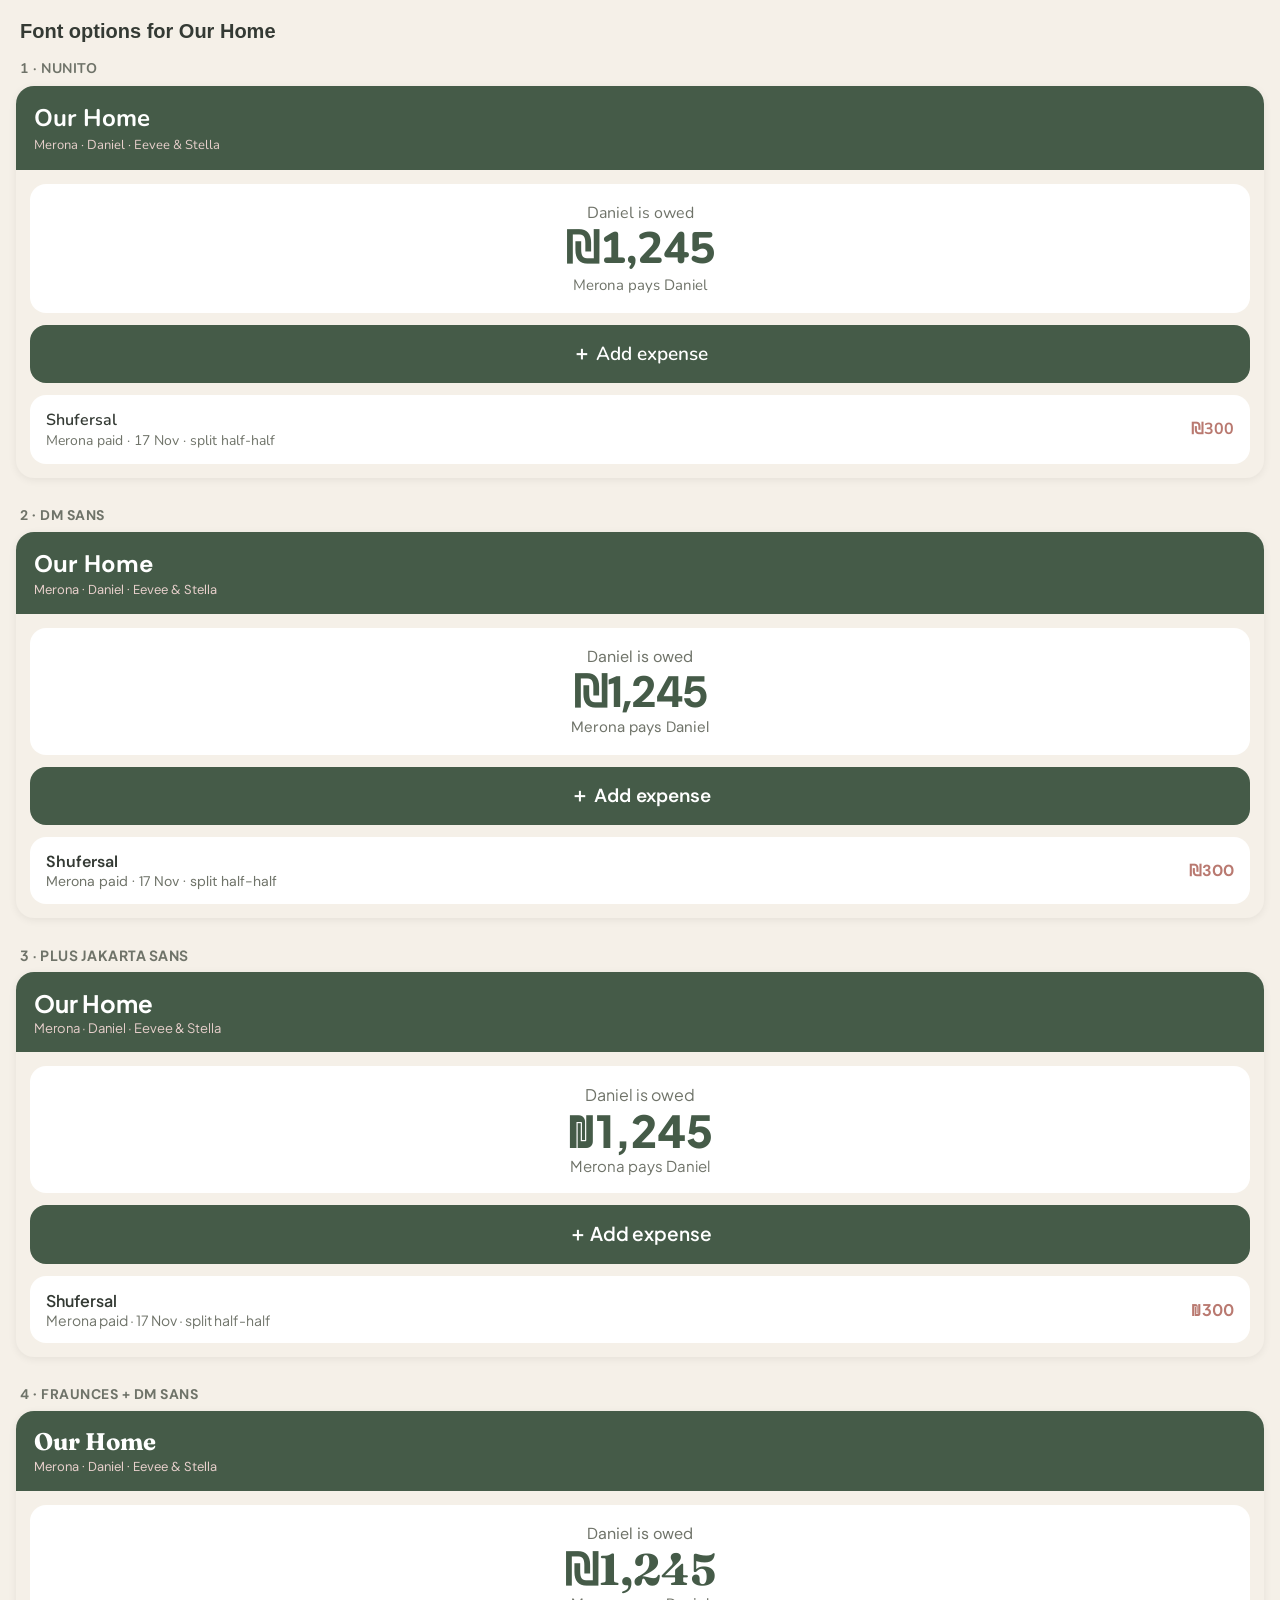
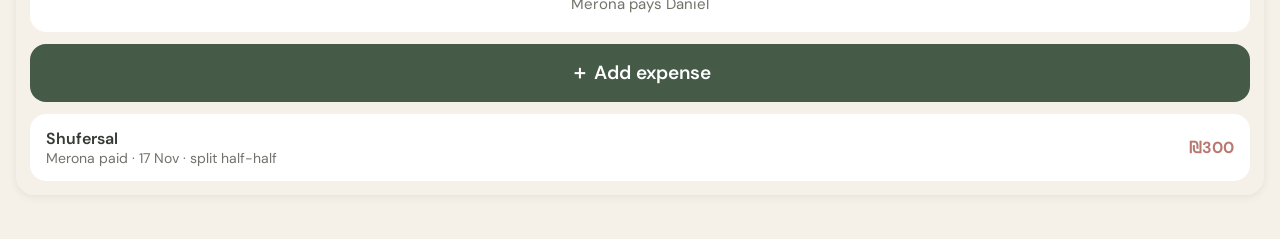
==== fonts.html @ 34b65309 "Add a font preview page Co-Authored-By: Claude Opus 5.5 <noreply@anthropic.com> Claude-Session: http" ====
<!DOCTYPE html>
<html lang="en">
<head>
<meta charset="utf-8">
<meta name="viewport" content="width=device-width, initial-scale=1">
<title>Font options</title>
<link rel="preconnect" href="https://fonts.googleapis.com">
<link rel="preconnect" href="https://fonts.gstatic.com" crossorigin>
<link href="https://fonts.googleapis.com/css2?family=Nunito:wght@400;600;800&family=DM+Sans:opsz,wght@9..40,400;9..40,600;9..40,800&family=Plus+Jakarta+Sans:wght@400;600;800&family=Fraunces:opsz,wght@9..144,600;9..144,700&display=swap" rel="stylesheet">
<style>
  body { margin: 0; background: #F5F0E8; color: #343A34; font-family: -apple-system, sans-serif; padding: 16px; }
  h1 { font-size: 20px; margin: 4px 4px 16px; }
  .opt { margin-bottom: 28px; }
  .tag { font-size: 14px; font-weight: 700; color: #6F7369; margin: 0 4px 8px; text-transform: uppercase; letter-spacing: .5px; }
  .phone { border-radius: 18px; overflow: hidden; background: #F5F0E8; box-shadow: 0 2px 8px #0001; }
  .hdr { background: #455B48; color: #fff; padding: 16px 18px; }
  .hdr .t { font-size: 24px; font-weight: 700; }
  .hdr .w { font-size: 13px; color: #E8D0CC; margin-top: 2px; }
  .body { padding: 14px; }
  .card { background: #fff; border-radius: 16px; padding: 18px; text-align: center; margin-bottom: 12px; }
  .lbl { color: #6F7369; font-size: 16px; }
  .big { font-size: 44px; font-weight: 800; color: #455B48; line-height: 1.15; }
  .sub { color: #6F7369; font-size: 15px; }
  .btn { background: #455B48; color: #fff; border-radius: 16px; padding: 16px; text-align: center; font-size: 19px; font-weight: 600; margin-bottom: 12px; }
  .row { background: #fff; border-radius: 16px; padding: 14px 16px; display: flex; justify-content: space-between; align-items: center; }
  .row b { font-weight: 600; } .row small { display: block; color: #6F7369; font-size: 14px; }
  .row .a { color: #B97970; font-weight: 700; }
  .nunito * { font-family: 'Nunito', sans-serif; }
  .dm * { font-family: 'DM Sans', sans-serif; }
  .jakarta * { font-family: 'Plus Jakarta Sans', sans-serif; }
  .fraunces * { font-family: 'DM Sans', sans-serif; }
  .fraunces .t, .fraunces .big { font-family: 'Fraunces', serif; font-weight: 700; }
</style>
</head>
<body>
<h1>Font options for Our Home</h1>
<div id="opts"></div>
<script>
  const opts = [['nunito', '1 · Nunito'], ['dm', '2 · DM Sans'], ['jakarta', '3 · Plus Jakarta Sans'], ['fraunces', '4 · Fraunces + DM Sans']];
  document.getElementById('opts').innerHTML = opts.map(([c, n]) => `
    <div class="opt ${c}">
      <div class="tag">${n}</div>
      <div class="phone">
        <div class="hdr"><div class="t">Our Home</div><div class="w">Merona · Daniel · Eevee & Stella</div></div>
        <div class="body">
          <div class="card"><div class="lbl">Daniel is owed</div><div class="big">₪1,245</div><div class="sub">Merona pays Daniel</div></div>
          <div class="btn">＋ Add expense</div>
          <div class="row"><span><b>Shufersal</b><small>Merona paid · 17 Nov · split half-half</small></span><span class="a">₪300</span></div>
        </div>
      </div>
    </div>`).join('');
</script>
</body>
</html>
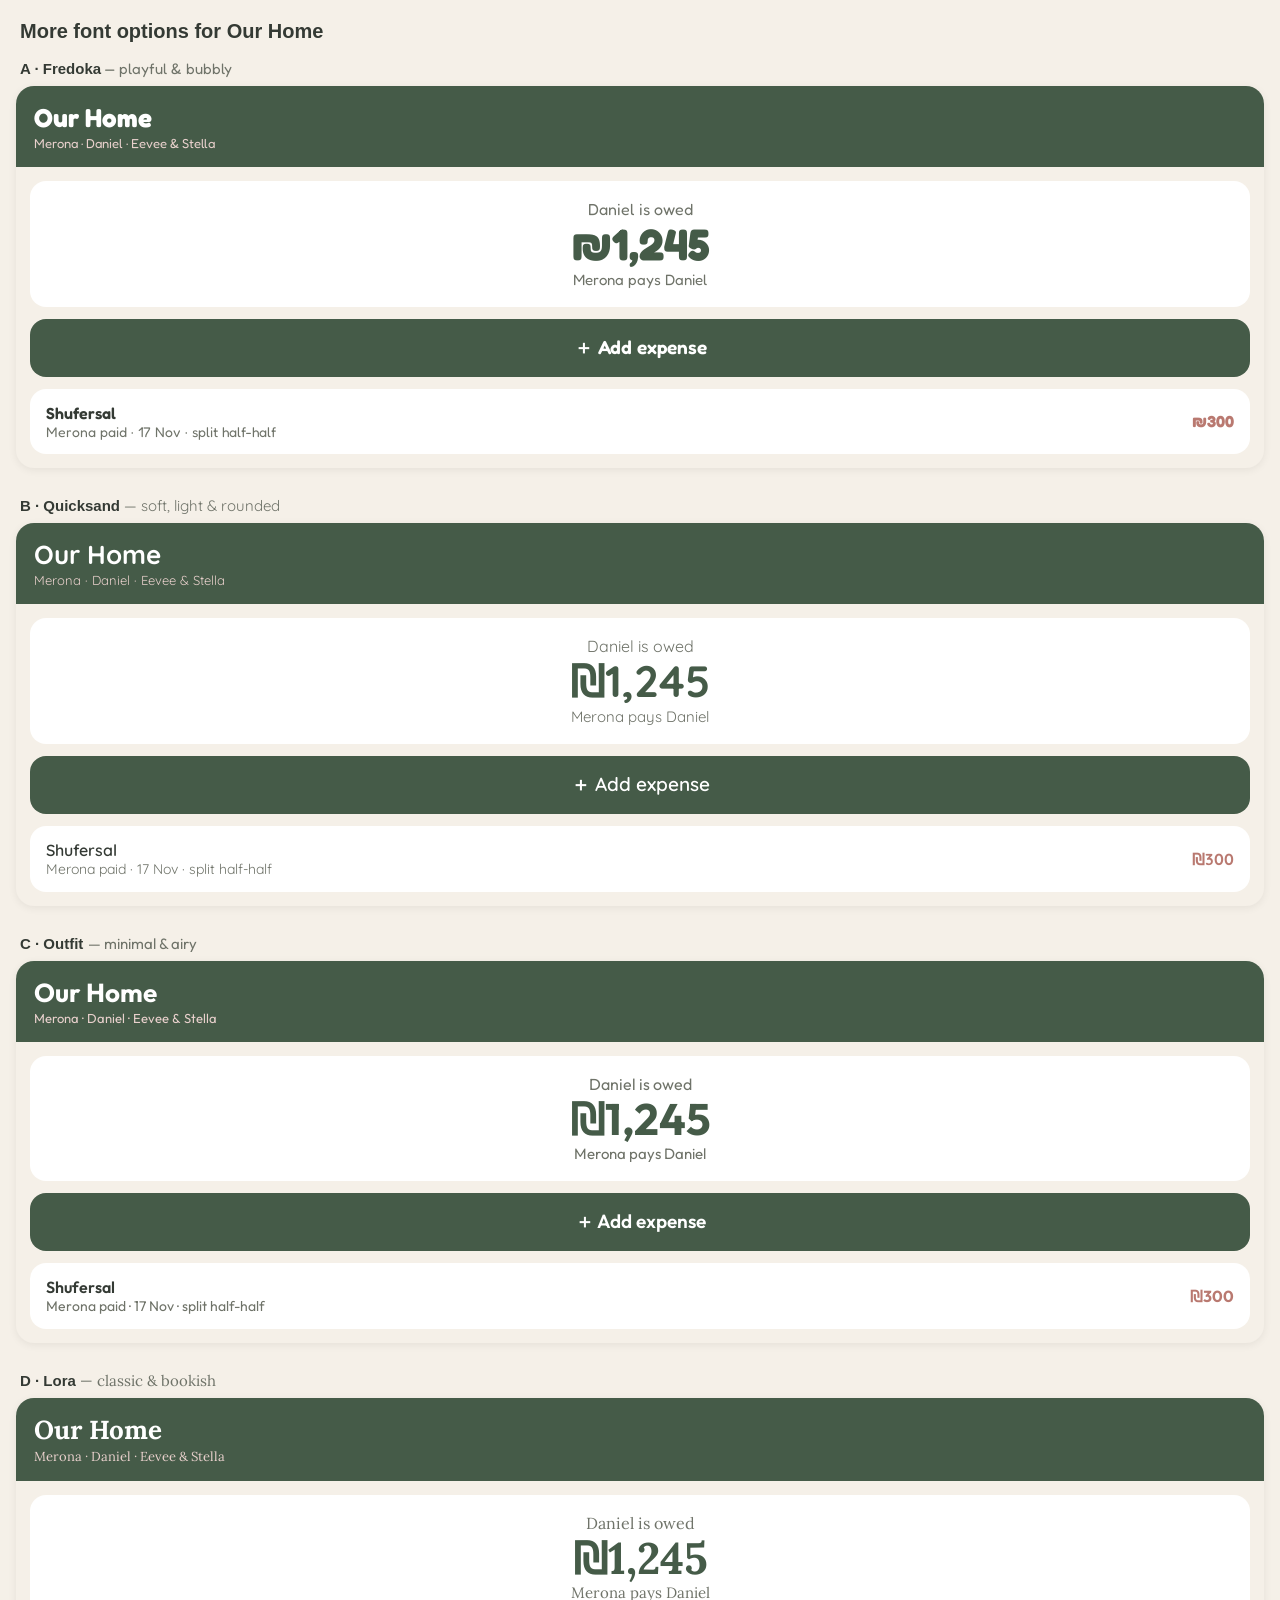
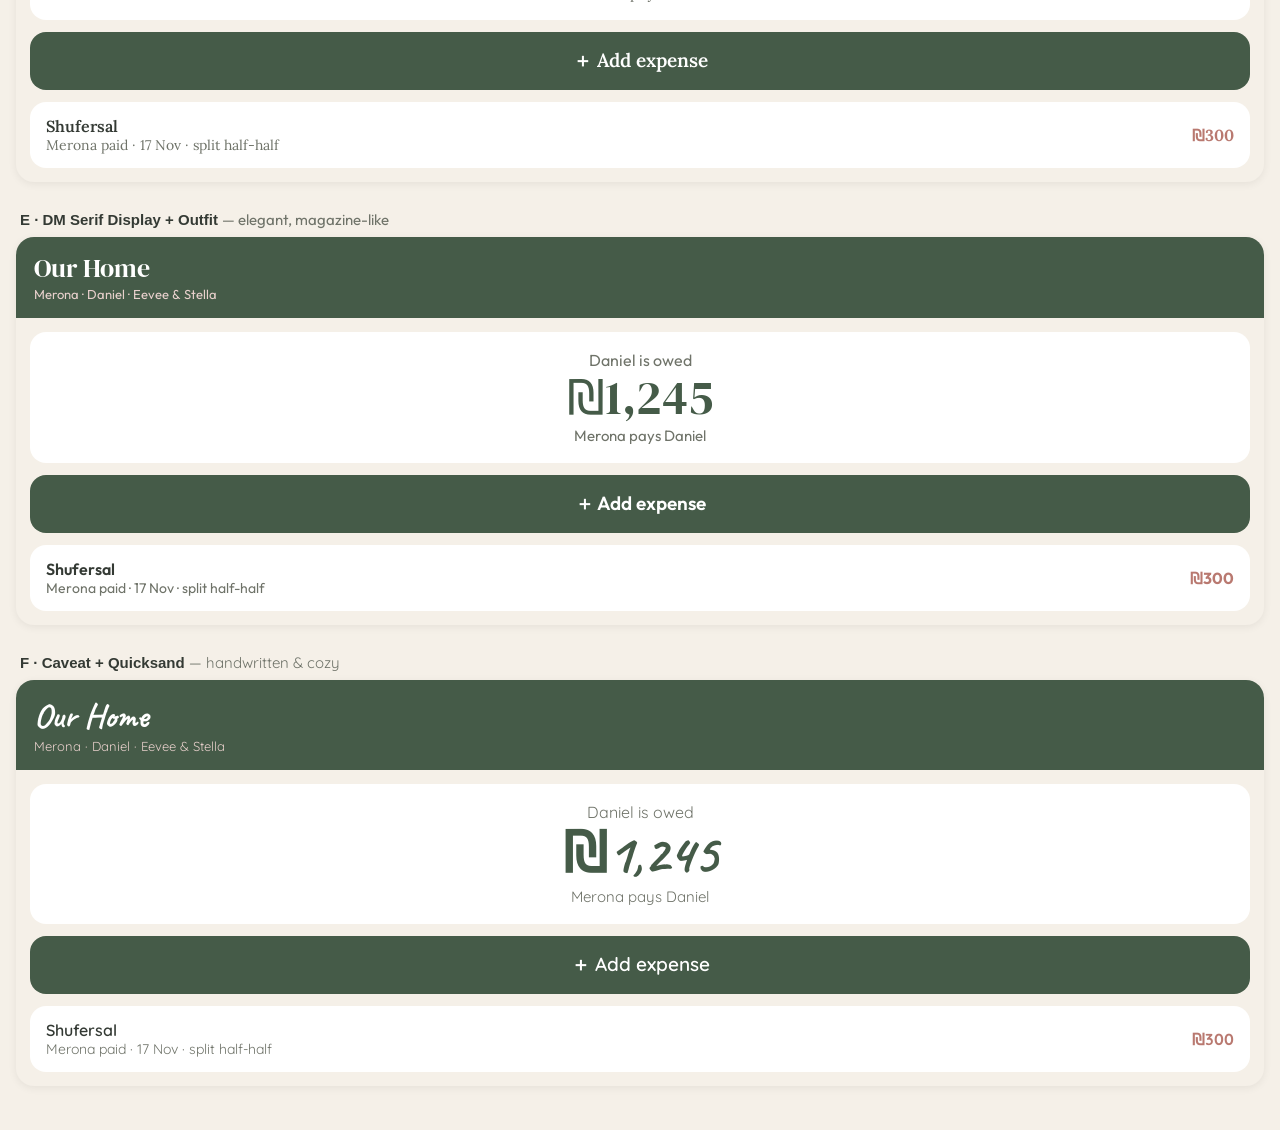
==== commit 63c5d294: "Font preview: six new options Co-Authored-By: Claude Opus 5.5 <noreply@anthropic.com> Claude-Session" ====
--- a/fonts.html
+++ b/fonts.html
@@ -1,54 +1,44 @@
-<!DOCTYPE html>
-<html lang="en">
-<head>
-<meta charset="utf-8">
-<meta name="viewport" content="width=device-width, initial-scale=1">
-<title>Font options</title>
-<link rel="preconnect" href="https://fonts.googleapis.com">
-<link rel="preconnect" href="https://fonts.gstatic.com" crossorigin>
-<link href="https://fonts.googleapis.com/css2?family=Nunito:wght@400;600;800&family=DM+Sans:opsz,wght@9..40,400;9..40,600;9..40,800&family=Plus+Jakarta+Sans:wght@400;600;800&family=Fraunces:opsz,wght@9..144,600;9..144,700&display=swap" rel="stylesheet">
+<!DOCTYPE html><html lang="en"><head><meta charset="utf-8"><meta name="viewport" content="width=device-width, initial-scale=1"><title>Font options</title><link href="https://fonts.googleapis.com/css2?family=Fredoka:wght@400;500;600;700&family=Quicksand:wght@500;600;700&family=Outfit:wght@400;500;600;700&family=Lora:wght@400;600;700&family=DM+Serif+Display&family=Caveat:wght@600;700&display=swap" rel="stylesheet">
 <style>
-  body { margin: 0; background: #F5F0E8; color: #343A34; font-family: -apple-system, sans-serif; padding: 16px; }
-  h1 { font-size: 20px; margin: 4px 4px 16px; }
-  .opt { margin-bottom: 28px; }
-  .tag { font-size: 14px; font-weight: 700; color: #6F7369; margin: 0 4px 8px; text-transform: uppercase; letter-spacing: .5px; }
-  .phone { border-radius: 18px; overflow: hidden; background: #F5F0E8; box-shadow: 0 2px 8px #0001; }
-  .hdr { background: #455B48; color: #fff; padding: 16px 18px; }
-  .hdr .t { font-size: 24px; font-weight: 700; }
-  .hdr .w { font-size: 13px; color: #E8D0CC; margin-top: 2px; }
-  .body { padding: 14px; }
-  .card { background: #fff; border-radius: 16px; padding: 18px; text-align: center; margin-bottom: 12px; }
-  .lbl { color: #6F7369; font-size: 16px; }
-  .big { font-size: 44px; font-weight: 800; color: #455B48; line-height: 1.15; }
-  .sub { color: #6F7369; font-size: 15px; }
-  .btn { background: #455B48; color: #fff; border-radius: 16px; padding: 16px; text-align: center; font-size: 19px; font-weight: 600; margin-bottom: 12px; }
-  .row { background: #fff; border-radius: 16px; padding: 14px 16px; display: flex; justify-content: space-between; align-items: center; }
-  .row b { font-weight: 600; } .row small { display: block; color: #6F7369; font-size: 14px; }
-  .row .a { color: #B97970; font-weight: 700; }
-  .nunito * { font-family: 'Nunito', sans-serif; }
-  .dm * { font-family: 'DM Sans', sans-serif; }
-  .jakarta * { font-family: 'Plus Jakarta Sans', sans-serif; }
-  .fraunces * { font-family: 'DM Sans', sans-serif; }
-  .fraunces .t, .fraunces .big { font-family: 'Fraunces', serif; font-weight: 700; }
-</style>
-</head>
-<body>
-<h1>Font options for Our Home</h1>
-<div id="opts"></div>
-<script>
-  const opts = [['nunito', '1 · Nunito'], ['dm', '2 · DM Sans'], ['jakarta', '3 · Plus Jakarta Sans'], ['fraunces', '4 · Fraunces + DM Sans']];
-  document.getElementById('opts').innerHTML = opts.map(([c, n]) => `
-    <div class="opt ${c}">
-      <div class="tag">${n}</div>
-      <div class="phone">
-        <div class="hdr"><div class="t">Our Home</div><div class="w">Merona · Daniel · Eevee & Stella</div></div>
-        <div class="body">
-          <div class="card"><div class="lbl">Daniel is owed</div><div class="big">₪1,245</div><div class="sub">Merona pays Daniel</div></div>
-          <div class="btn">＋ Add expense</div>
-          <div class="row"><span><b>Shufersal</b><small>Merona paid · 17 Nov · split half-half</small></span><span class="a">₪300</span></div>
-        </div>
-      </div>
-    </div>`).join('');
-</script>
-</body>
-</html>
+body{margin:0;background:#F5F0E8;color:#343A34;font-family:-apple-system,sans-serif;padding:16px} h1{font-size:20px;margin:4px 4px 16px}
+.opt{margin-bottom:28px} .tag{font-family:-apple-system,sans-serif!important;font-size:15px;font-weight:700;color:#343A34;margin:0 4px 8px} .tag span{font-weight:400;color:#6F7369}
+.phone{border-radius:18px;overflow:hidden;background:#F5F0E8;box-shadow:0 2px 8px #0001}
+.hdr{background:#455B48;color:#fff;padding:16px 18px} .hdr .t{font-size:26px;line-height:1.2} .hdr .w{font-size:13px;color:#E8D0CC;margin-top:2px}
+.body{padding:14px} .card{background:#fff;border-radius:16px;padding:18px;text-align:center;margin-bottom:12px}
+.lbl{color:#6F7369;font-size:16px} .big{font-size:44px;color:#455B48;line-height:1.15} .sub{color:#6F7369;font-size:15px}
+.btn{background:#455B48;color:#fff;border-radius:16px;padding:16px;text-align:center;font-size:19px;font-weight:600;margin-bottom:12px}
+.row{background:#fff;border-radius:16px;padding:14px 16px;display:flex;justify-content:space-between;align-items:center}
+.row b{font-weight:600} .row small{display:block;color:#6F7369;font-size:14px} .row .a{color:#B97970;font-weight:700}
+.a *{font-family:'Fredoka',sans-serif} .a .t,.a .big{font-family:'Fredoka',serif;font-weight:700}
+.b *{font-family:'Quicksand',sans-serif} .b .t,.b .big{font-family:'Quicksand',serif;font-weight:700}
+.c *{font-family:'Outfit',sans-serif} .c .t,.c .big{font-family:'Outfit',serif;font-weight:700}
+.d *{font-family:'Lora',sans-serif} .d .t,.d .big{font-family:'Lora',serif;font-weight:700}
+.e *{font-family:'Outfit',sans-serif} .e .t,.e .big{font-family:'DM Serif Display',serif;font-weight:400}
+.f *{font-family:'Quicksand',sans-serif} .f .t,.f .big{font-family:'Caveat',serif;font-weight:700}
+.f .t{font-size:34px} .f .big{font-size:56px} .e .big{font-size:48px}
+
+</style></head><body><h1>More font options for Our Home</h1><div id="opts"><div class="opt a"><div class="tag">A · Fredoka <span>— playful & bubbly</span></div><div class="phone">
+<div class="hdr"><div class="t">Our Home</div><div class="w">Merona · Daniel · Eevee &amp; Stella</div></div>
+<div class="body"><div class="card"><div class="lbl">Daniel is owed</div><div class="big">₪1,245</div><div class="sub">Merona pays Daniel</div></div>
+<div class="btn">＋ Add expense</div>
+<div class="row"><span><b>Shufersal</b><small>Merona paid · 17 Nov · split half-half</small></span><span class="a">₪300</span></div></div></div></div><div class="opt b"><div class="tag">B · Quicksand <span>— soft, light & rounded</span></div><div class="phone">
+<div class="hdr"><div class="t">Our Home</div><div class="w">Merona · Daniel · Eevee &amp; Stella</div></div>
+<div class="body"><div class="card"><div class="lbl">Daniel is owed</div><div class="big">₪1,245</div><div class="sub">Merona pays Daniel</div></div>
+<div class="btn">＋ Add expense</div>
+<div class="row"><span><b>Shufersal</b><small>Merona paid · 17 Nov · split half-half</small></span><span class="a">₪300</span></div></div></div></div><div class="opt c"><div class="tag">C · Outfit <span>— minimal & airy</span></div><div class="phone">
+<div class="hdr"><div class="t">Our Home</div><div class="w">Merona · Daniel · Eevee &amp; Stella</div></div>
+<div class="body"><div class="card"><div class="lbl">Daniel is owed</div><div class="big">₪1,245</div><div class="sub">Merona pays Daniel</div></div>
+<div class="btn">＋ Add expense</div>
+<div class="row"><span><b>Shufersal</b><small>Merona paid · 17 Nov · split half-half</small></span><span class="a">₪300</span></div></div></div></div><div class="opt d"><div class="tag">D · Lora <span>— classic & bookish</span></div><div class="phone">
+<div class="hdr"><div class="t">Our Home</div><div class="w">Merona · Daniel · Eevee &amp; Stella</div></div>
+<div class="body"><div class="card"><div class="lbl">Daniel is owed</div><div class="big">₪1,245</div><div class="sub">Merona pays Daniel</div></div>
+<div class="btn">＋ Add expense</div>
+<div class="row"><span><b>Shufersal</b><small>Merona paid · 17 Nov · split half-half</small></span><span class="a">₪300</span></div></div></div></div><div class="opt e"><div class="tag">E · DM Serif Display + Outfit <span>— elegant, magazine-like</span></div><div class="phone">
+<div class="hdr"><div class="t">Our Home</div><div class="w">Merona · Daniel · Eevee &amp; Stella</div></div>
+<div class="body"><div class="card"><div class="lbl">Daniel is owed</div><div class="big">₪1,245</div><div class="sub">Merona pays Daniel</div></div>
+<div class="btn">＋ Add expense</div>
+<div class="row"><span><b>Shufersal</b><small>Merona paid · 17 Nov · split half-half</small></span><span class="a">₪300</span></div></div></div></div><div class="opt f"><div class="tag">F · Caveat + Quicksand <span>— handwritten & cozy</span></div><div class="phone">
+<div class="hdr"><div class="t">Our Home</div><div class="w">Merona · Daniel · Eevee &amp; Stella</div></div>
+<div class="body"><div class="card"><div class="lbl">Daniel is owed</div><div class="big">₪1,245</div><div class="sub">Merona pays Daniel</div></div>
+<div class="btn">＋ Add expense</div>
+<div class="row"><span><b>Shufersal</b><small>Merona paid · 17 Nov · split half-half</small></span><span class="a">₪300</span></div></div></div></div></div></body></html>
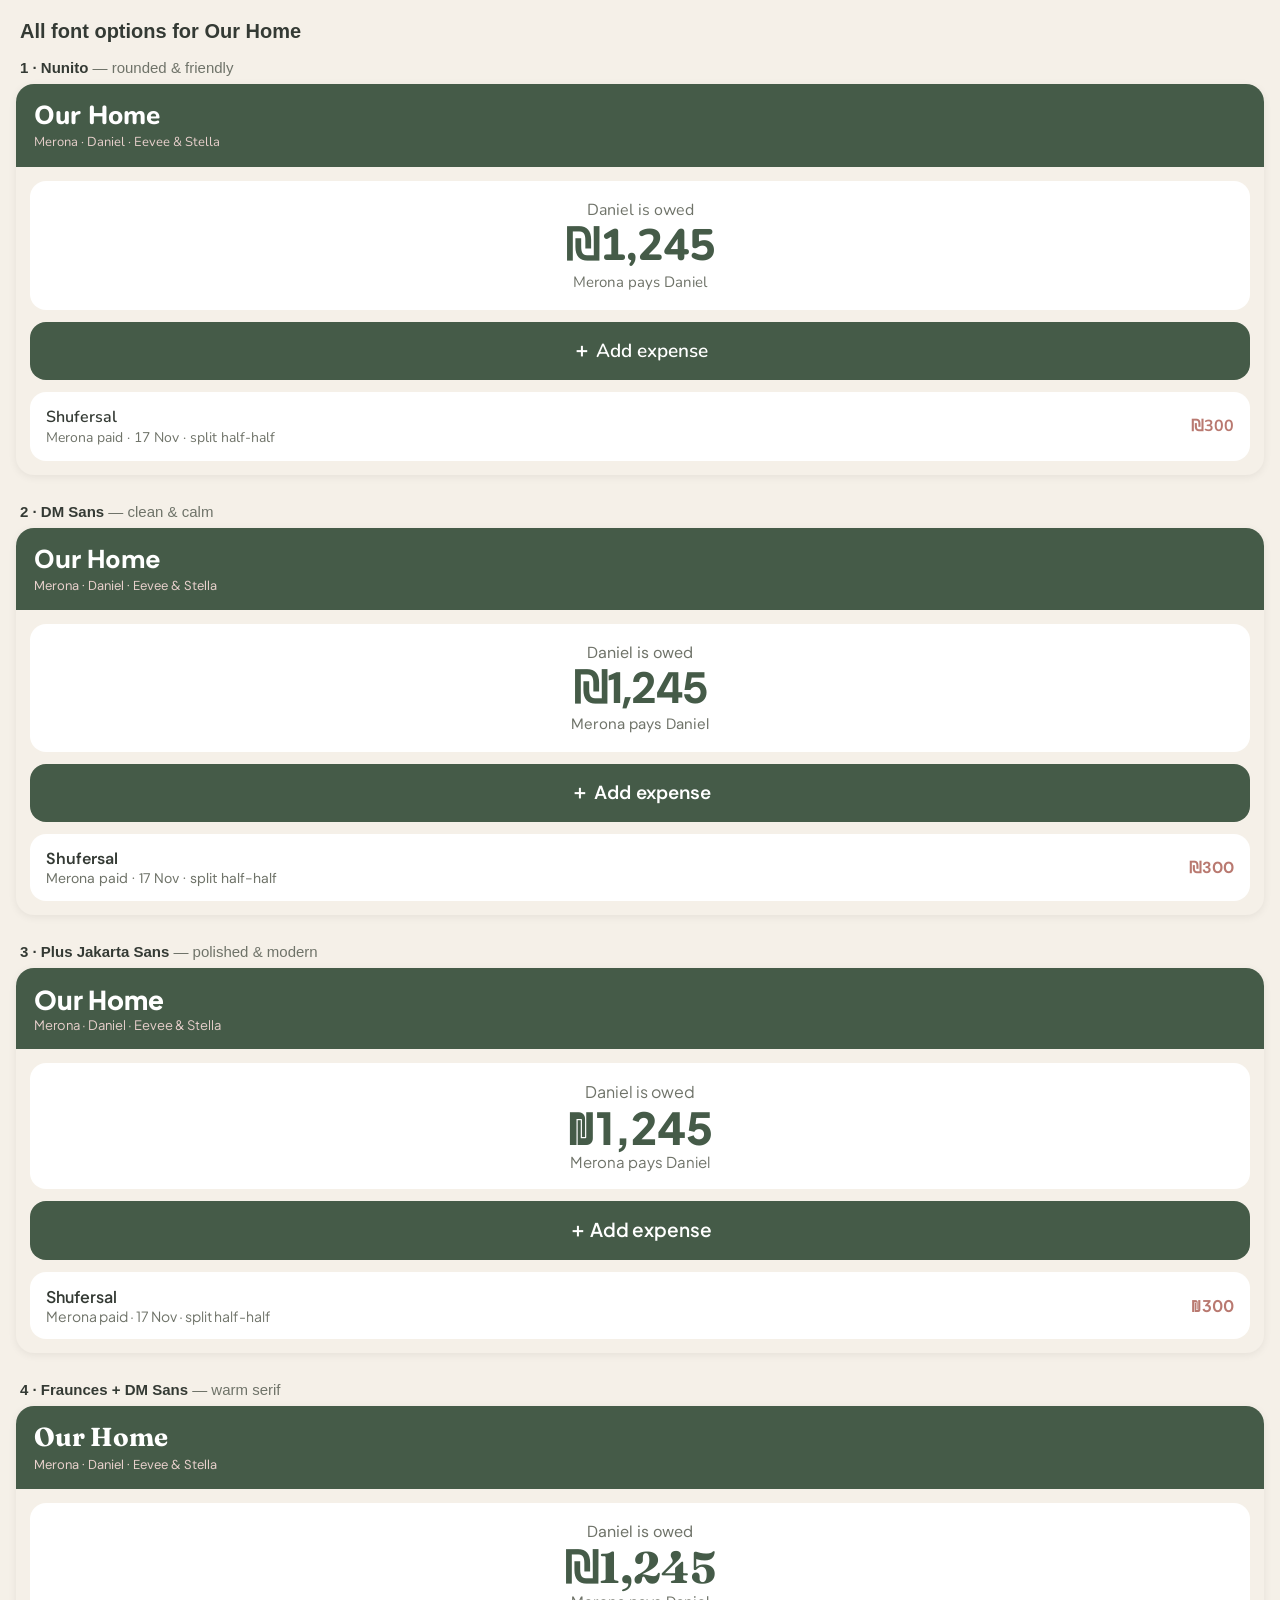
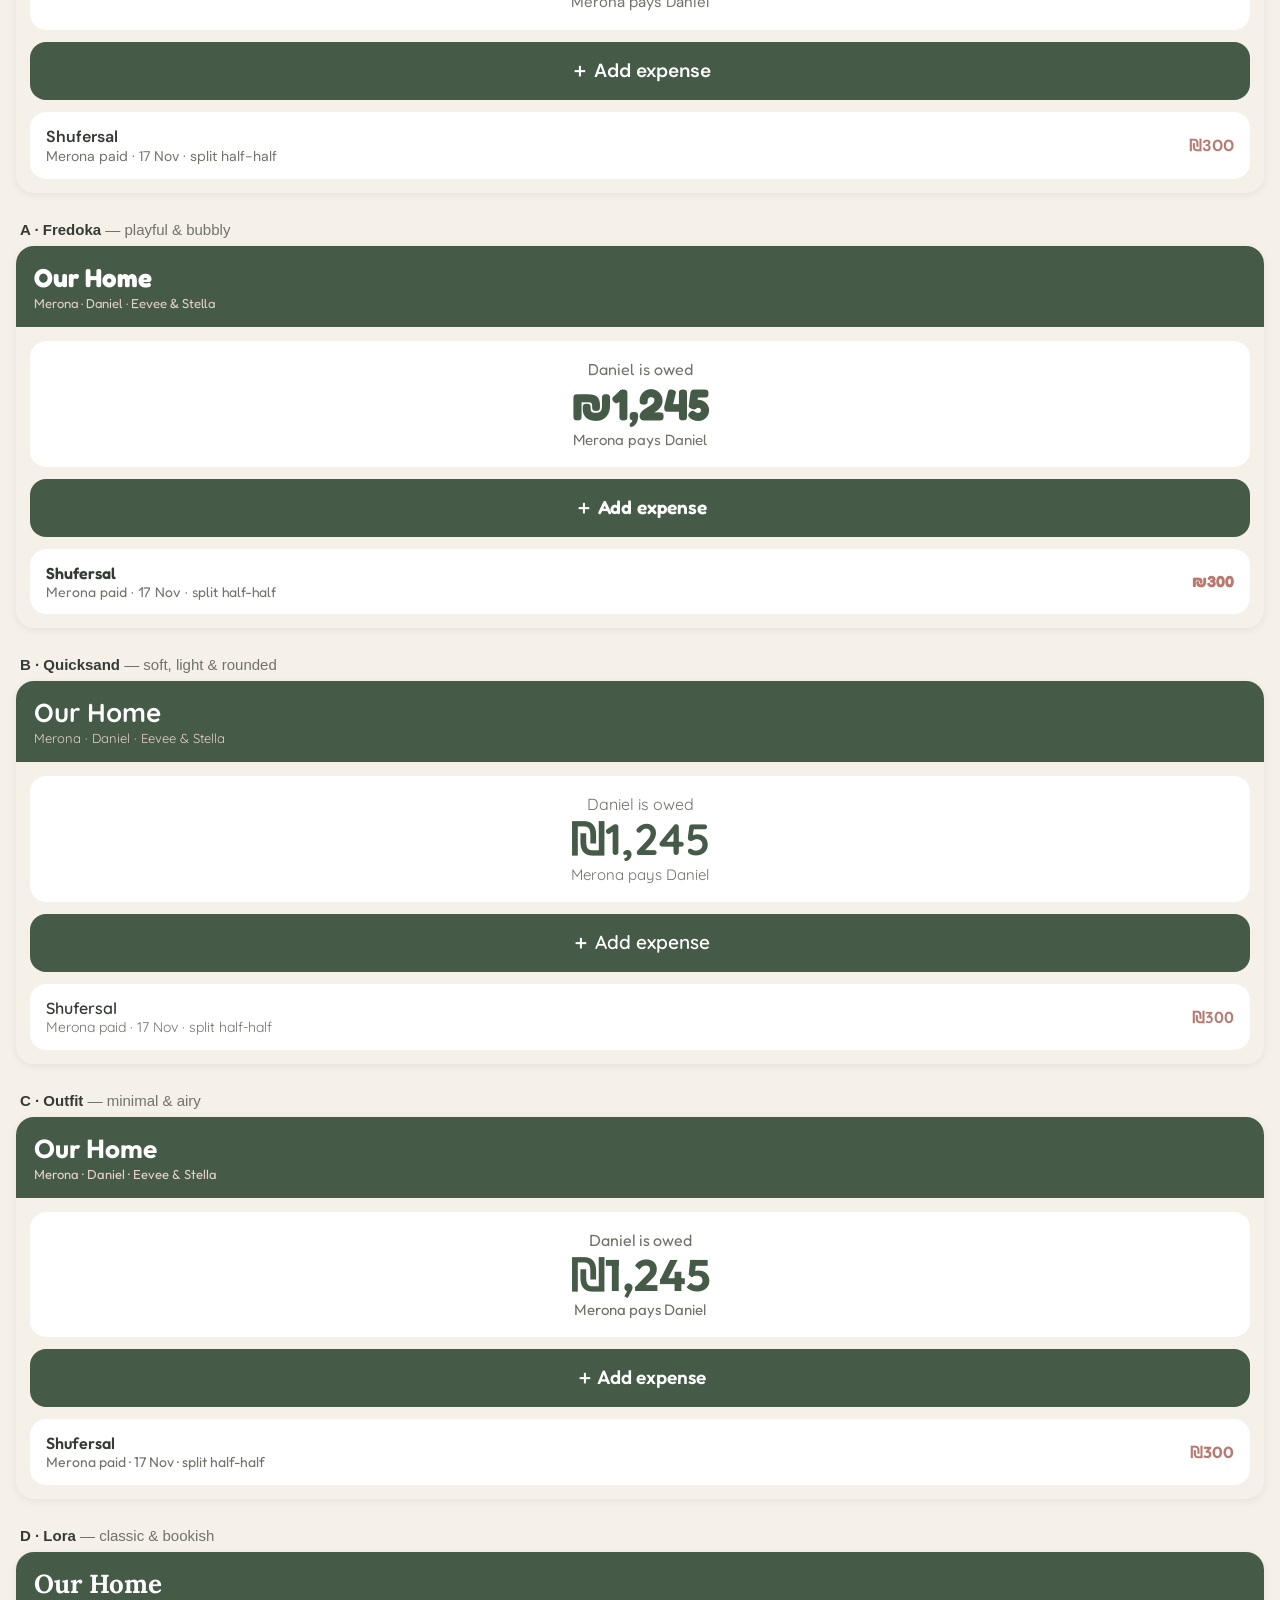
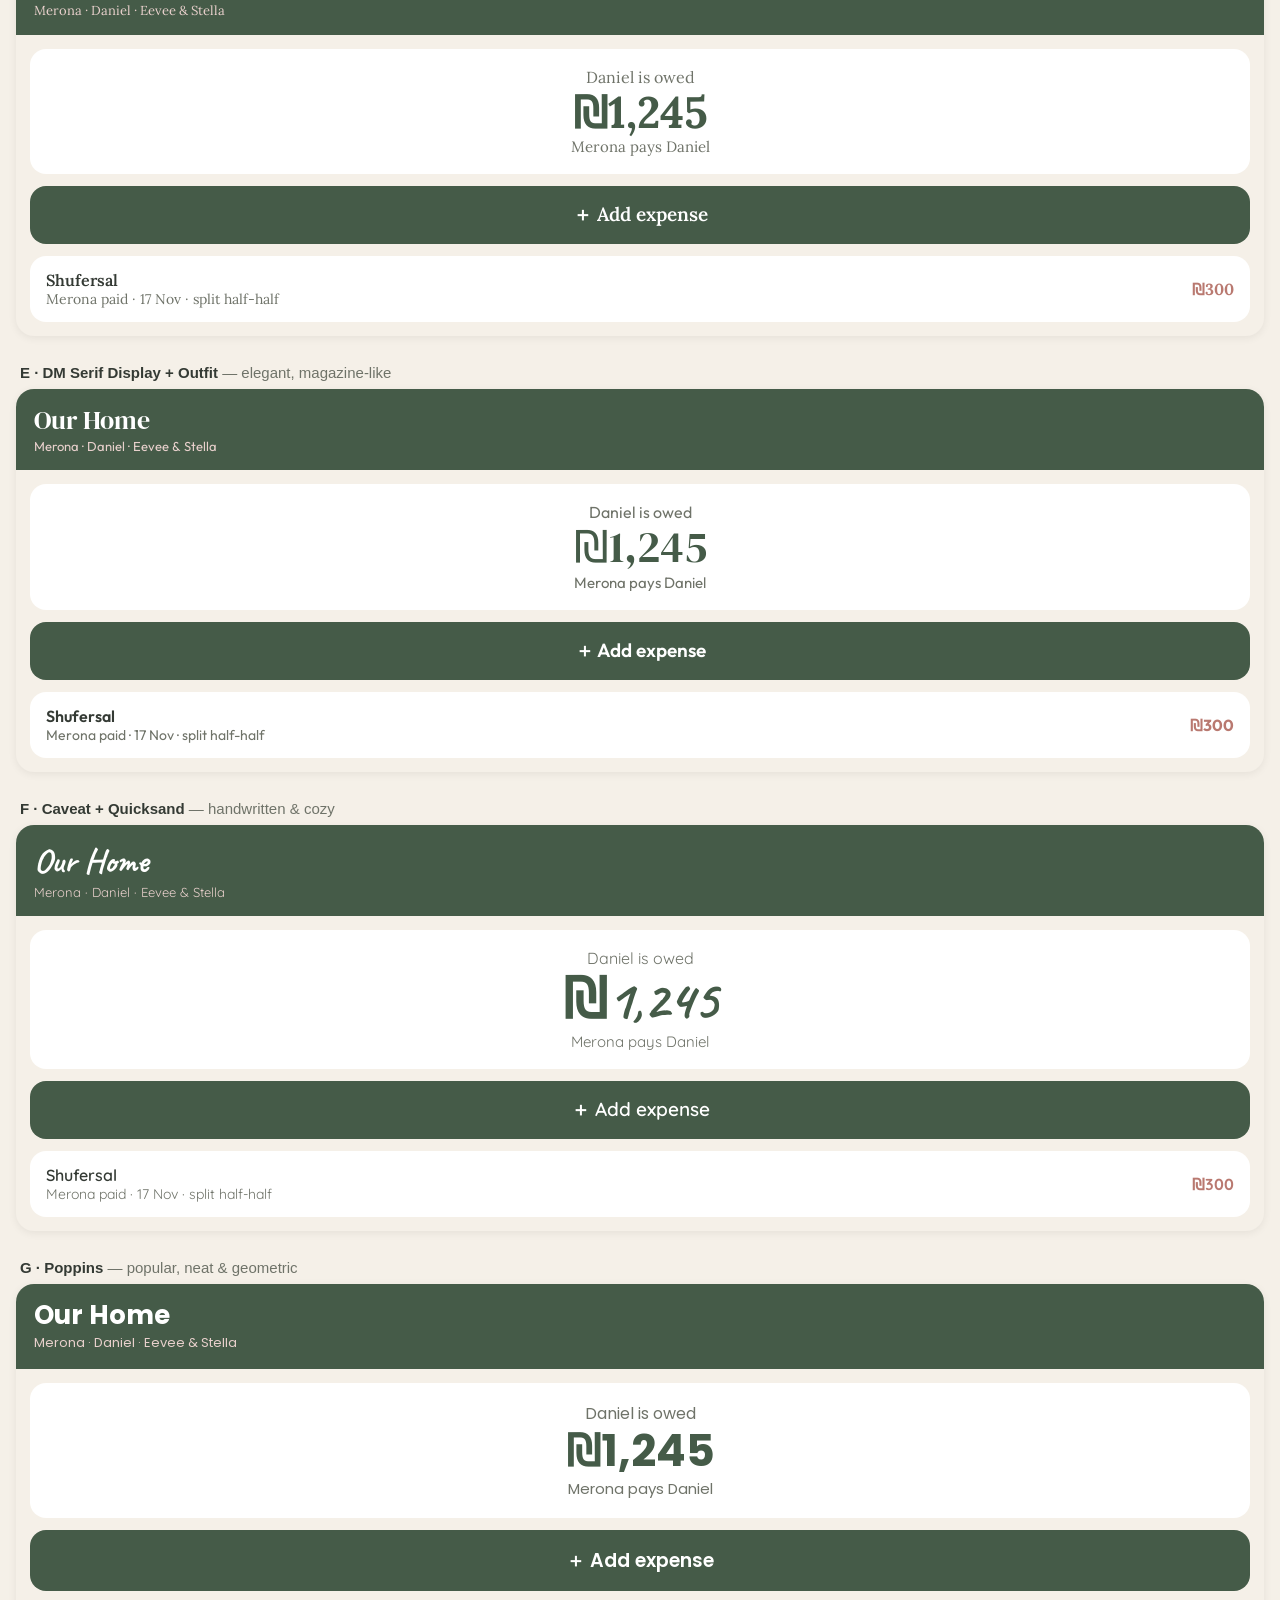
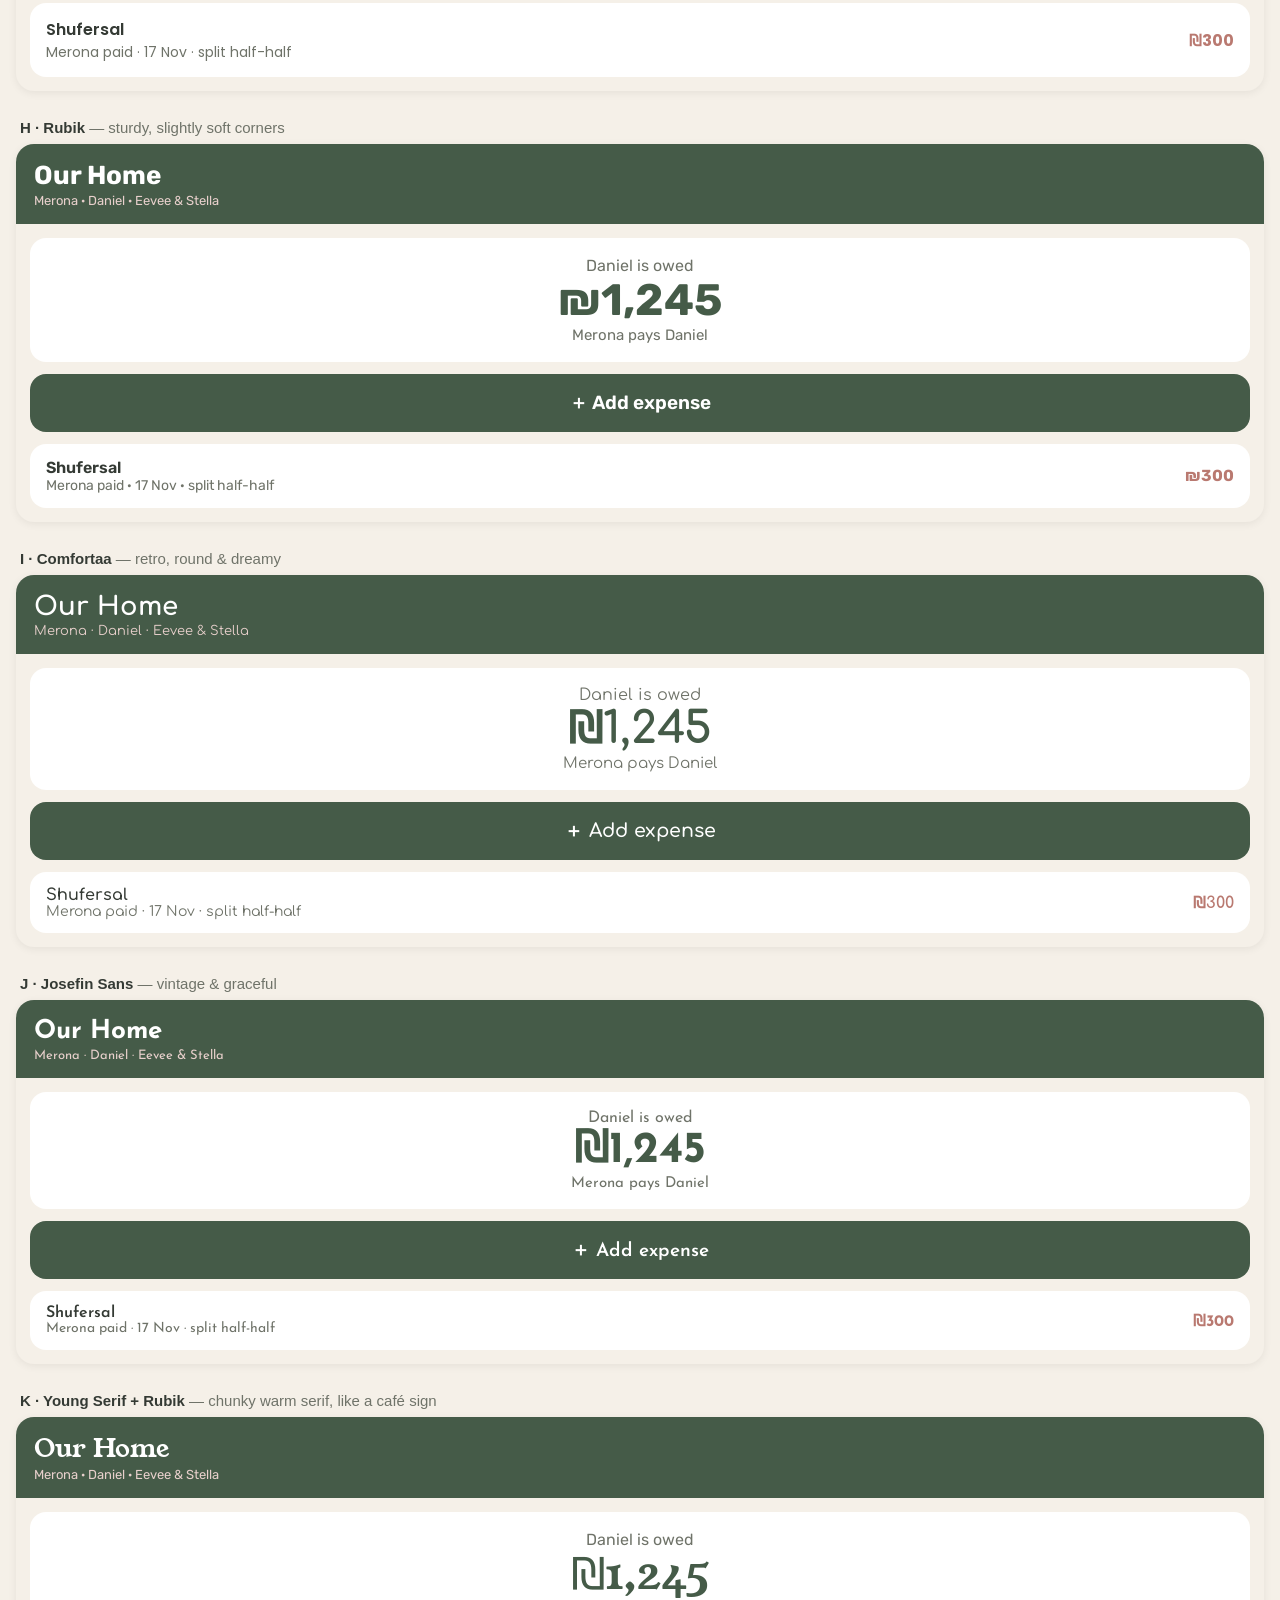
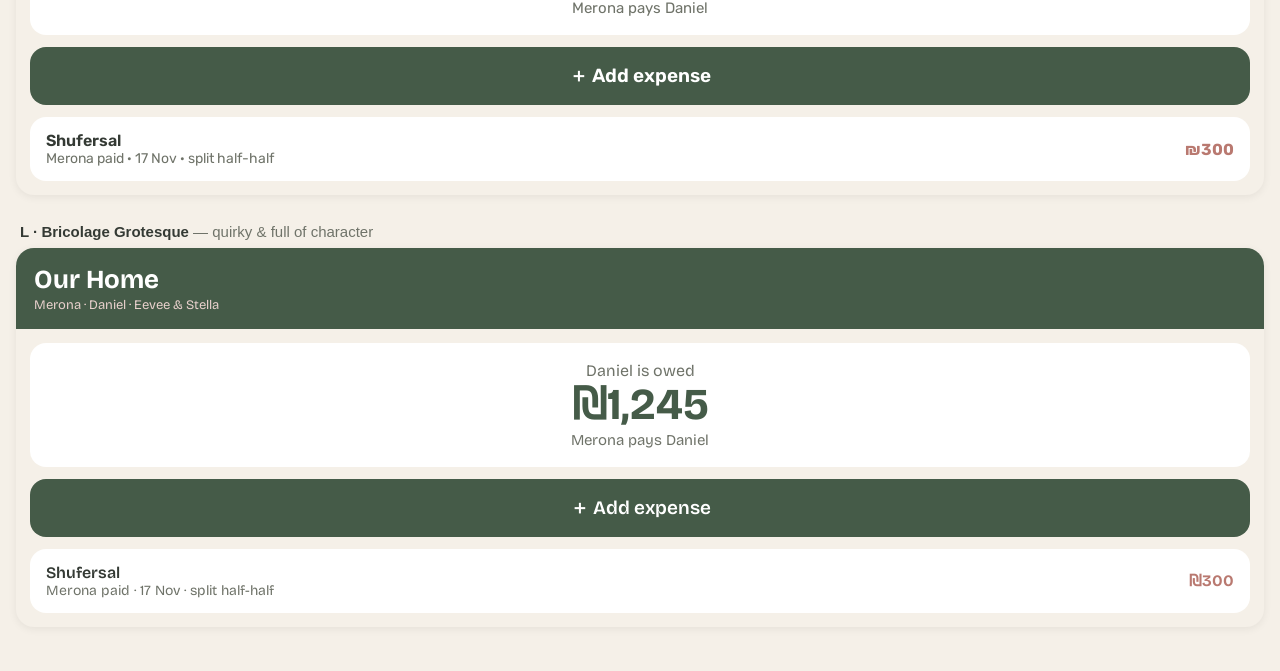
==== commit 02b8de6f: "Font preview: six more options; preview page now shows all 16 Co-Authored-By: Claude Opus 5.5 <norep" ====
--- a/fonts.html
+++ b/fonts.html
@@ -1,44 +1,94 @@
-<!DOCTYPE html><html lang="en"><head><meta charset="utf-8"><meta name="viewport" content="width=device-width, initial-scale=1"><title>Font options</title><link href="https://fonts.googleapis.com/css2?family=Fredoka:wght@400;500;600;700&family=Quicksand:wght@500;600;700&family=Outfit:wght@400;500;600;700&family=Lora:wght@400;600;700&family=DM+Serif+Display&family=Caveat:wght@600;700&display=swap" rel="stylesheet">
+<!DOCTYPE html><html lang="en"><head><meta charset="utf-8"><meta name="viewport" content="width=device-width, initial-scale=1"><title>Font options</title><link href="https://fonts.googleapis.com/css2?family=Bricolage+Grotesque:wght@400;600;700&family=Caveat&family=Comfortaa:wght@400;600;700&family=DM+Sans:wght@400;600;800&family=DM+Serif+Display&family=Fraunces&family=Fredoka:wght@400;600;700&family=Josefin+Sans:wght@400;600;700&family=Lora:wght@400;600;700&family=Nunito:wght@400;600;800&family=Outfit:wght@400;600;700&family=Plus+Jakarta+Sans:wght@400;600;800&family=Poppins:wght@400;600;700&family=Quicksand:wght@500;600;700&family=Rubik:wght@400;600;700&family=Young+Serif&display=swap" rel="stylesheet">
 <style>
 body{margin:0;background:#F5F0E8;color:#343A34;font-family:-apple-system,sans-serif;padding:16px} h1{font-size:20px;margin:4px 4px 16px}
-.opt{margin-bottom:28px} .tag{font-family:-apple-system,sans-serif!important;font-size:15px;font-weight:700;color:#343A34;margin:0 4px 8px} .tag span{font-weight:400;color:#6F7369}
+.opt{margin-bottom:28px} .tag{font-size:15px;font-weight:700;margin:0 4px 8px} .tag span{font-weight:400;color:#6F7369}
 .phone{border-radius:18px;overflow:hidden;background:#F5F0E8;box-shadow:0 2px 8px #0001}
 .hdr{background:#455B48;color:#fff;padding:16px 18px} .hdr .t{font-size:26px;line-height:1.2} .hdr .w{font-size:13px;color:#E8D0CC;margin-top:2px}
 .body{padding:14px} .card{background:#fff;border-radius:16px;padding:18px;text-align:center;margin-bottom:12px}
 .lbl{color:#6F7369;font-size:16px} .big{font-size:44px;color:#455B48;line-height:1.15} .sub{color:#6F7369;font-size:15px}
 .btn{background:#455B48;color:#fff;border-radius:16px;padding:16px;text-align:center;font-size:19px;font-weight:600;margin-bottom:12px}
 .row{background:#fff;border-radius:16px;padding:14px 16px;display:flex;justify-content:space-between;align-items:center}
-.row b{font-weight:600} .row small{display:block;color:#6F7369;font-size:14px} .row .a{color:#B97970;font-weight:700}
-.a *{font-family:'Fredoka',sans-serif} .a .t,.a .big{font-family:'Fredoka',serif;font-weight:700}
-.b *{font-family:'Quicksand',sans-serif} .b .t,.b .big{font-family:'Quicksand',serif;font-weight:700}
-.c *{font-family:'Outfit',sans-serif} .c .t,.c .big{font-family:'Outfit',serif;font-weight:700}
-.d *{font-family:'Lora',sans-serif} .d .t,.d .big{font-family:'Lora',serif;font-weight:700}
-.e *{font-family:'Outfit',sans-serif} .e .t,.e .big{font-family:'DM Serif Display',serif;font-weight:400}
-.f *{font-family:'Quicksand',sans-serif} .f .t,.f .big{font-family:'Caveat',serif;font-weight:700}
-.f .t{font-size:34px} .f .big{font-size:56px} .e .big{font-size:48px}
+.row b{font-weight:600} .row small{display:block;color:#6F7369;font-size:14px} .row .amt{color:#B97970;font-weight:700}
+.o1 .phone *{font-family:'Nunito',sans-serif} .o1 .t,.o1 .big{font-family:'Nunito',serif!important;font-weight:800}
+.o2 .phone *{font-family:'DM Sans',sans-serif} .o2 .t,.o2 .big{font-family:'DM Sans',serif!important;font-weight:800}
+.o3 .phone *{font-family:'Plus Jakarta Sans',sans-serif} .o3 .t,.o3 .big{font-family:'Plus Jakarta Sans',serif!important;font-weight:800}
+.o4 .phone *{font-family:'DM Sans',sans-serif} .o4 .t,.o4 .big{font-family:'Fraunces',serif!important;font-weight:700}
+.oA .phone *{font-family:'Fredoka',sans-serif} .oA .t,.oA .big{font-family:'Fredoka',serif!important;font-weight:700}
+.oB .phone *{font-family:'Quicksand',sans-serif} .oB .t,.oB .big{font-family:'Quicksand',serif!important;font-weight:700}
+.oC .phone *{font-family:'Outfit',sans-serif} .oC .t,.oC .big{font-family:'Outfit',serif!important;font-weight:700}
+.oD .phone *{font-family:'Lora',sans-serif} .oD .t,.oD .big{font-family:'Lora',serif!important;font-weight:700}
+.oE .phone *{font-family:'Outfit',sans-serif} .oE .t,.oE .big{font-family:'DM Serif Display',serif!important;font-weight:400}
+.oF .phone *{font-family:'Quicksand',sans-serif} .oF .t,.oF .big{font-family:'Caveat',serif!important;font-weight:700}
+.oG .phone *{font-family:'Poppins',sans-serif} .oG .t,.oG .big{font-family:'Poppins',serif!important;font-weight:700}
+.oH .phone *{font-family:'Rubik',sans-serif} .oH .t,.oH .big{font-family:'Rubik',serif!important;font-weight:700}
+.oI .phone *{font-family:'Comfortaa',sans-serif} .oI .t,.oI .big{font-family:'Comfortaa',serif!important;font-weight:700}
+.oJ .phone *{font-family:'Josefin Sans',sans-serif} .oJ .t,.oJ .big{font-family:'Josefin Sans',serif!important;font-weight:700}
+.oK .phone *{font-family:'Rubik',sans-serif} .oK .t,.oK .big{font-family:'Young Serif',serif!important;font-weight:400}
+.oL .phone *{font-family:'Bricolage Grotesque',sans-serif} .oL .t,.oL .big{font-family:'Bricolage Grotesque',serif!important;font-weight:700}
+.oF .t{font-size:34px} .oF .big{font-size:56px}
 
-</style></head><body><h1>More font options for Our Home</h1><div id="opts"><div class="opt a"><div class="tag">A · Fredoka <span>— playful & bubbly</span></div><div class="phone">
+</style></head><body><h1>All font options for Our Home</h1><div id="opts"><div class="opt o1"><div class="tag">1 · Nunito <span>— rounded & friendly</span></div><div class="phone">
 <div class="hdr"><div class="t">Our Home</div><div class="w">Merona · Daniel · Eevee &amp; Stella</div></div>
 <div class="body"><div class="card"><div class="lbl">Daniel is owed</div><div class="big">₪1,245</div><div class="sub">Merona pays Daniel</div></div>
 <div class="btn">＋ Add expense</div>
-<div class="row"><span><b>Shufersal</b><small>Merona paid · 17 Nov · split half-half</small></span><span class="a">₪300</span></div></div></div></div><div class="opt b"><div class="tag">B · Quicksand <span>— soft, light & rounded</span></div><div class="phone">
+<div class="row"><span><b>Shufersal</b><small>Merona paid · 17 Nov · split half-half</small></span><span class="amt">₪300</span></div></div></div></div><div class="opt o2"><div class="tag">2 · DM Sans <span>— clean & calm</span></div><div class="phone">
 <div class="hdr"><div class="t">Our Home</div><div class="w">Merona · Daniel · Eevee &amp; Stella</div></div>
 <div class="body"><div class="card"><div class="lbl">Daniel is owed</div><div class="big">₪1,245</div><div class="sub">Merona pays Daniel</div></div>
 <div class="btn">＋ Add expense</div>
-<div class="row"><span><b>Shufersal</b><small>Merona paid · 17 Nov · split half-half</small></span><span class="a">₪300</span></div></div></div></div><div class="opt c"><div class="tag">C · Outfit <span>— minimal & airy</span></div><div class="phone">
+<div class="row"><span><b>Shufersal</b><small>Merona paid · 17 Nov · split half-half</small></span><span class="amt">₪300</span></div></div></div></div><div class="opt o3"><div class="tag">3 · Plus Jakarta Sans <span>— polished & modern</span></div><div class="phone">
 <div class="hdr"><div class="t">Our Home</div><div class="w">Merona · Daniel · Eevee &amp; Stella</div></div>
 <div class="body"><div class="card"><div class="lbl">Daniel is owed</div><div class="big">₪1,245</div><div class="sub">Merona pays Daniel</div></div>
 <div class="btn">＋ Add expense</div>
-<div class="row"><span><b>Shufersal</b><small>Merona paid · 17 Nov · split half-half</small></span><span class="a">₪300</span></div></div></div></div><div class="opt d"><div class="tag">D · Lora <span>— classic & bookish</span></div><div class="phone">
+<div class="row"><span><b>Shufersal</b><small>Merona paid · 17 Nov · split half-half</small></span><span class="amt">₪300</span></div></div></div></div><div class="opt o4"><div class="tag">4 · Fraunces + DM Sans <span>— warm serif</span></div><div class="phone">
 <div class="hdr"><div class="t">Our Home</div><div class="w">Merona · Daniel · Eevee &amp; Stella</div></div>
 <div class="body"><div class="card"><div class="lbl">Daniel is owed</div><div class="big">₪1,245</div><div class="sub">Merona pays Daniel</div></div>
 <div class="btn">＋ Add expense</div>
-<div class="row"><span><b>Shufersal</b><small>Merona paid · 17 Nov · split half-half</small></span><span class="a">₪300</span></div></div></div></div><div class="opt e"><div class="tag">E · DM Serif Display + Outfit <span>— elegant, magazine-like</span></div><div class="phone">
+<div class="row"><span><b>Shufersal</b><small>Merona paid · 17 Nov · split half-half</small></span><span class="amt">₪300</span></div></div></div></div><div class="opt oA"><div class="tag">A · Fredoka <span>— playful & bubbly</span></div><div class="phone">
 <div class="hdr"><div class="t">Our Home</div><div class="w">Merona · Daniel · Eevee &amp; Stella</div></div>
 <div class="body"><div class="card"><div class="lbl">Daniel is owed</div><div class="big">₪1,245</div><div class="sub">Merona pays Daniel</div></div>
 <div class="btn">＋ Add expense</div>
-<div class="row"><span><b>Shufersal</b><small>Merona paid · 17 Nov · split half-half</small></span><span class="a">₪300</span></div></div></div></div><div class="opt f"><div class="tag">F · Caveat + Quicksand <span>— handwritten & cozy</span></div><div class="phone">
+<div class="row"><span><b>Shufersal</b><small>Merona paid · 17 Nov · split half-half</small></span><span class="amt">₪300</span></div></div></div></div><div class="opt oB"><div class="tag">B · Quicksand <span>— soft, light & rounded</span></div><div class="phone">
 <div class="hdr"><div class="t">Our Home</div><div class="w">Merona · Daniel · Eevee &amp; Stella</div></div>
 <div class="body"><div class="card"><div class="lbl">Daniel is owed</div><div class="big">₪1,245</div><div class="sub">Merona pays Daniel</div></div>
 <div class="btn">＋ Add expense</div>
-<div class="row"><span><b>Shufersal</b><small>Merona paid · 17 Nov · split half-half</small></span><span class="a">₪300</span></div></div></div></div></div></body></html>+<div class="row"><span><b>Shufersal</b><small>Merona paid · 17 Nov · split half-half</small></span><span class="amt">₪300</span></div></div></div></div><div class="opt oC"><div class="tag">C · Outfit <span>— minimal & airy</span></div><div class="phone">
+<div class="hdr"><div class="t">Our Home</div><div class="w">Merona · Daniel · Eevee &amp; Stella</div></div>
+<div class="body"><div class="card"><div class="lbl">Daniel is owed</div><div class="big">₪1,245</div><div class="sub">Merona pays Daniel</div></div>
+<div class="btn">＋ Add expense</div>
+<div class="row"><span><b>Shufersal</b><small>Merona paid · 17 Nov · split half-half</small></span><span class="amt">₪300</span></div></div></div></div><div class="opt oD"><div class="tag">D · Lora <span>— classic & bookish</span></div><div class="phone">
+<div class="hdr"><div class="t">Our Home</div><div class="w">Merona · Daniel · Eevee &amp; Stella</div></div>
+<div class="body"><div class="card"><div class="lbl">Daniel is owed</div><div class="big">₪1,245</div><div class="sub">Merona pays Daniel</div></div>
+<div class="btn">＋ Add expense</div>
+<div class="row"><span><b>Shufersal</b><small>Merona paid · 17 Nov · split half-half</small></span><span class="amt">₪300</span></div></div></div></div><div class="opt oE"><div class="tag">E · DM Serif Display + Outfit <span>— elegant, magazine-like</span></div><div class="phone">
+<div class="hdr"><div class="t">Our Home</div><div class="w">Merona · Daniel · Eevee &amp; Stella</div></div>
+<div class="body"><div class="card"><div class="lbl">Daniel is owed</div><div class="big">₪1,245</div><div class="sub">Merona pays Daniel</div></div>
+<div class="btn">＋ Add expense</div>
+<div class="row"><span><b>Shufersal</b><small>Merona paid · 17 Nov · split half-half</small></span><span class="amt">₪300</span></div></div></div></div><div class="opt oF"><div class="tag">F · Caveat + Quicksand <span>— handwritten & cozy</span></div><div class="phone">
+<div class="hdr"><div class="t">Our Home</div><div class="w">Merona · Daniel · Eevee &amp; Stella</div></div>
+<div class="body"><div class="card"><div class="lbl">Daniel is owed</div><div class="big">₪1,245</div><div class="sub">Merona pays Daniel</div></div>
+<div class="btn">＋ Add expense</div>
+<div class="row"><span><b>Shufersal</b><small>Merona paid · 17 Nov · split half-half</small></span><span class="amt">₪300</span></div></div></div></div><div class="opt oG"><div class="tag">G · Poppins <span>— popular, neat & geometric</span></div><div class="phone">
+<div class="hdr"><div class="t">Our Home</div><div class="w">Merona · Daniel · Eevee &amp; Stella</div></div>
+<div class="body"><div class="card"><div class="lbl">Daniel is owed</div><div class="big">₪1,245</div><div class="sub">Merona pays Daniel</div></div>
+<div class="btn">＋ Add expense</div>
+<div class="row"><span><b>Shufersal</b><small>Merona paid · 17 Nov · split half-half</small></span><span class="amt">₪300</span></div></div></div></div><div class="opt oH"><div class="tag">H · Rubik <span>— sturdy, slightly soft corners</span></div><div class="phone">
+<div class="hdr"><div class="t">Our Home</div><div class="w">Merona · Daniel · Eevee &amp; Stella</div></div>
+<div class="body"><div class="card"><div class="lbl">Daniel is owed</div><div class="big">₪1,245</div><div class="sub">Merona pays Daniel</div></div>
+<div class="btn">＋ Add expense</div>
+<div class="row"><span><b>Shufersal</b><small>Merona paid · 17 Nov · split half-half</small></span><span class="amt">₪300</span></div></div></div></div><div class="opt oI"><div class="tag">I · Comfortaa <span>— retro, round & dreamy</span></div><div class="phone">
+<div class="hdr"><div class="t">Our Home</div><div class="w">Merona · Daniel · Eevee &amp; Stella</div></div>
+<div class="body"><div class="card"><div class="lbl">Daniel is owed</div><div class="big">₪1,245</div><div class="sub">Merona pays Daniel</div></div>
+<div class="btn">＋ Add expense</div>
+<div class="row"><span><b>Shufersal</b><small>Merona paid · 17 Nov · split half-half</small></span><span class="amt">₪300</span></div></div></div></div><div class="opt oJ"><div class="tag">J · Josefin Sans <span>— vintage & graceful</span></div><div class="phone">
+<div class="hdr"><div class="t">Our Home</div><div class="w">Merona · Daniel · Eevee &amp; Stella</div></div>
+<div class="body"><div class="card"><div class="lbl">Daniel is owed</div><div class="big">₪1,245</div><div class="sub">Merona pays Daniel</div></div>
+<div class="btn">＋ Add expense</div>
+<div class="row"><span><b>Shufersal</b><small>Merona paid · 17 Nov · split half-half</small></span><span class="amt">₪300</span></div></div></div></div><div class="opt oK"><div class="tag">K · Young Serif + Rubik <span>— chunky warm serif, like a café sign</span></div><div class="phone">
+<div class="hdr"><div class="t">Our Home</div><div class="w">Merona · Daniel · Eevee &amp; Stella</div></div>
+<div class="body"><div class="card"><div class="lbl">Daniel is owed</div><div class="big">₪1,245</div><div class="sub">Merona pays Daniel</div></div>
+<div class="btn">＋ Add expense</div>
+<div class="row"><span><b>Shufersal</b><small>Merona paid · 17 Nov · split half-half</small></span><span class="amt">₪300</span></div></div></div></div><div class="opt oL"><div class="tag">L · Bricolage Grotesque <span>— quirky & full of character</span></div><div class="phone">
+<div class="hdr"><div class="t">Our Home</div><div class="w">Merona · Daniel · Eevee &amp; Stella</div></div>
+<div class="body"><div class="card"><div class="lbl">Daniel is owed</div><div class="big">₪1,245</div><div class="sub">Merona pays Daniel</div></div>
+<div class="btn">＋ Add expense</div>
+<div class="row"><span><b>Shufersal</b><small>Merona paid · 17 Nov · split half-half</small></span><span class="amt">₪300</span></div></div></div></div></div></body></html>
